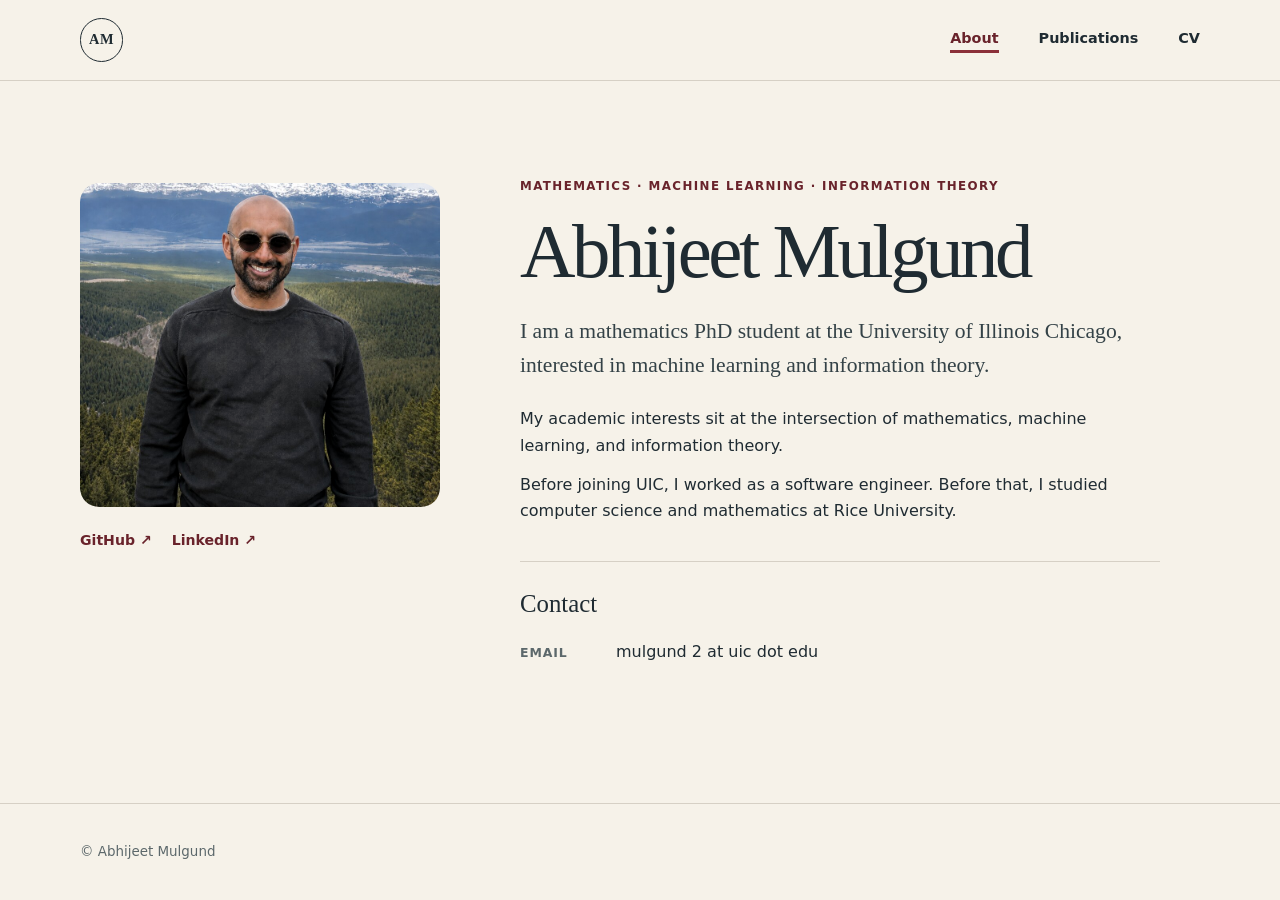
==== index.html @ 8f797c91 "Simplify and align contact details" ====
<!doctype html>
<html lang="en">
<head>
  <meta charset="utf-8">
  <meta name="viewport" content="width=device-width, initial-scale=1">
  <meta name="description" content="Abhijeet Mulgund is a mathematics PhD student at the University of Illinois Chicago interested in machine learning and information theory.">
  <meta name="theme-color" content="#f6f2e9">

  <meta property="og:type" content="website">
  <meta property="og:title" content="Abhijeet Mulgund">
  <meta property="og:description" content="Mathematics PhD student interested in machine learning and information theory.">
  <meta property="og:url" content="https://abhmul.github.io/">
  <meta property="og:image" content="https://abhmul.github.io/assets/abhijeet-mulgund-2026.jpg">
  <meta property="og:image:alt" content="Portrait of Abhijeet Mulgund">

  <title>Abhijeet Mulgund</title>
  <link rel="icon" href="/assets/favicon.svg" type="image/svg+xml">
  <link rel="stylesheet" href="/assets/styles.css?v=6">

  <script type="application/ld+json">
    {
      "@context": "https://schema.org",
      "@type": "Person",
      "name": "Abhijeet Mulgund",
      "url": "https://abhmul.github.io/",
      "image": "https://abhmul.github.io/assets/abhijeet-mulgund-2026.jpg",
      "jobTitle": "Mathematics PhD student",
      "affiliation": {
        "@type": "CollegeOrUniversity",
        "name": "University of Illinois Chicago"
      },
      "alumniOf": {
        "@type": "CollegeOrUniversity",
        "name": "Rice University"
      },
      "sameAs": [
        "https://github.com/abhmul",
        "https://www.linkedin.com/in/abhijeetmulgund/"
      ]
    }
  </script>
</head>
<body>
  <a class="skip-link" href="#main-content">Skip to content</a>

  <header class="site-header">
    <div class="shell header-inner">
      <a class="wordmark" href="/" aria-label="Abhijeet Mulgund, home">AM</a>
      <nav aria-label="Primary navigation">
        <ul class="nav-list">
          <li><a href="/" aria-current="page">About</a></li>
          <li><a href="/publications/">Publications</a></li>
          <li><a href="/cv/">CV</a></li>
        </ul>
      </nav>
    </div>
  </header>

  <main class="shell profile-page" id="main-content">
    <p class="eyebrow profile-eyebrow">Mathematics · Machine learning · Information theory</p>
    <h1 class="profile-title">Abhijeet Mulgund</h1>

    <aside class="profile-aside" aria-label="Profile">
      <img class="portrait" src="/assets/abhijeet-mulgund-2026.jpg" alt="Portrait of Abhijeet Mulgund" width="900" height="810">
      <ul class="profile-links" aria-label="Profiles elsewhere">
        <li><a rel="me" href="https://github.com/abhmul">GitHub <span aria-hidden="true">↗</span></a></li>
        <li><a rel="me" href="https://www.linkedin.com/in/abhijeetmulgund/">LinkedIn <span aria-hidden="true">↗</span></a></li>
      </ul>
    </aside>

    <div class="profile-details">
      <p class="intro">I am a mathematics PhD student at the University of Illinois Chicago, interested in machine learning and information theory.</p>

      <div class="prose">
        <p>My academic interests sit at the intersection of mathematics, machine learning, and information theory.</p>
        <p>Before joining UIC, I worked as a software engineer. Before that, I studied computer science and mathematics at Rice University.</p>
      </div>

      <section class="contact-block" aria-labelledby="contact-title">
        <h2 id="contact-title">Contact</h2>
        <address>
          <dl class="contact-details">
            <div>
              <dt>Email</dt>
              <dd>mulgund 2 at uic dot edu</dd>
            </div>
          </dl>
        </address>
      </section>
    </div>
  </main>

  <footer class="site-footer">
    <div class="shell footer-inner">
      <p>© Abhijeet Mulgund</p>
    </div>
  </footer>
</body>
</html>
---- assets/styles.css ----
/* Shared, dependency-free styles for Abhijeet Mulgund's academic site. */

:root {
  color-scheme: light;
  --paper: #f6f2e9;
  --ink: #1f2b32;
  --muted: #5c686b;
  --accent: #8b3039;
  --accent-dark: #69232b;
  --line: #d6d0c5;
  --shell: 70rem;
  --serif: Georgia, "Times New Roman", serif;
  --sans: Inter, ui-sans-serif, system-ui, -apple-system, BlinkMacSystemFont, "Segoe UI", sans-serif;
}

* {
  box-sizing: border-box;
}

html {
  min-height: 100%;
}

body {
  display: flex;
  min-height: 100vh;
  margin: 0;
  flex-direction: column;
  background: var(--paper);
  color: var(--ink);
  font-family: var(--sans);
  line-height: 1.65;
  text-rendering: optimizeLegibility;
}

main {
  flex: 1;
}

a {
  color: var(--accent-dark);
  text-decoration-thickness: 0.08em;
  text-underline-offset: 0.2em;
}

a:hover {
  color: var(--accent);
}

a:focus-visible {
  border-radius: 0.15rem;
  outline: 3px solid var(--accent);
  outline-offset: 4px;
}

img {
  display: block;
  max-width: 100%;
}

p,
h1,
h2,
dl {
  margin-top: 0;
}

.shell {
  width: min(calc(100% - 3rem), var(--shell));
  margin-inline: auto;
}

.skip-link {
  position: fixed;
  z-index: 100;
  top: 0.75rem;
  left: 0.75rem;
  padding: 0.65rem 1rem;
  transform: translateY(-150%);
  border-radius: 0.25rem;
  background: var(--ink);
  color: #fff;
  font-weight: 700;
}

.skip-link:focus {
  transform: translateY(0);
}

.site-header {
  border-bottom: 1px solid var(--line);
}

.header-inner,
.footer-inner {
  display: flex;
  align-items: center;
  justify-content: space-between;
}

.header-inner {
  min-height: 5rem;
  gap: 2rem;
}

.wordmark {
  display: inline-grid;
  width: 2.7rem;
  height: 2.7rem;
  flex: 0 0 auto;
  place-items: center;
  border: 1px solid var(--ink);
  border-radius: 50%;
  color: var(--ink);
  font-family: var(--serif);
  font-size: 0.9rem;
  font-weight: 700;
  letter-spacing: 0.04em;
  text-decoration: none;
}

.wordmark:hover {
  background: var(--ink);
  color: var(--paper);
}

.nav-list,
.profile-links {
  display: flex;
  margin: 0;
  padding: 0;
  list-style: none;
}

.nav-list {
  align-self: stretch;
  gap: clamp(1.25rem, 4vw, 2.5rem);
}

.nav-list li {
  display: flex;
}

.nav-list a {
  display: flex;
  align-items: center;
  border-bottom: 3px solid transparent;
  color: var(--ink);
  font-size: 0.9rem;
  font-weight: 700;
  text-decoration: none;
}

.nav-list a:hover {
  color: var(--accent);
}

.nav-list a[aria-current="page"] {
  border-bottom-color: var(--accent);
  color: var(--accent-dark);
}

.profile-page {
  display: grid;
  grid-template-areas:
    "aside eyebrow"
    "aside title"
    "aside details";
  grid-template-columns: minmax(18rem, 22.5rem) minmax(0, 1fr);
  grid-template-rows: auto auto 1fr;
  column-gap: clamp(3rem, 7vw, 5rem);
  padding-block: clamp(3.5rem, 8vw, 6rem);
}

.profile-aside {
  grid-area: aside;
  align-self: start;
  padding-top: 0.35rem;
}

.profile-eyebrow {
  grid-area: eyebrow;
}

.profile-title {
  grid-area: title;
}

.profile-details {
  grid-area: details;
  min-width: 0;
}

.portrait {
  width: 100%;
  height: auto;
  border-radius: 1.2rem;
  filter: saturate(0.9) contrast(1.02);
}

.profile-links {
  flex-wrap: wrap;
  gap: 0.6rem 1.25rem;
  margin-top: 1.25rem;
}

.profile-links a {
  font-size: 0.88rem;
  font-weight: 700;
  text-decoration: none;
}

.eyebrow,
.publication-year {
  color: var(--accent-dark);
  font-size: 0.74rem;
  font-weight: 750;
  letter-spacing: 0.12em;
  text-transform: uppercase;
}

.eyebrow {
  margin-bottom: 0.8rem;
}

h1,
h2 {
  font-family: var(--serif);
  font-weight: 500;
  line-height: 1.12;
}

h1 {
  margin-bottom: 1.25rem;
  font-size: clamp(3rem, 7vw, 4.8rem);
  letter-spacing: -0.045em;
}

.intro {
  max-width: 38rem;
  margin-bottom: 1.5rem;
  color: #344247;
  font-family: var(--serif);
  font-size: clamp(1.15rem, 2vw, 1.35rem);
  line-height: 1.55;
}

.prose {
  max-width: 40rem;
}

.prose p {
  margin-bottom: 0.8rem;
}

.contact-block {
  max-width: 40rem;
  margin-top: 2.25rem;
  padding-top: 1.75rem;
  border-top: 1px solid var(--line);
}

.contact-block h2 {
  margin-bottom: 1rem;
  font-size: 1.55rem;
}

.contact-block address {
  font-style: normal;
}

.contact-details {
  margin-bottom: 0;
}

.contact-details > div {
  display: grid;
  grid-template-columns: 5rem minmax(0, 1fr);
  align-items: baseline;
  gap: 1rem;
  padding-block: 0.35rem;
}

.contact-details dt {
  color: var(--muted);
  font-size: 0.78rem;
  font-weight: 750;
  letter-spacing: 0.07em;
  text-transform: uppercase;
}

.contact-details dd {
  margin: 0;
}

.content-page {
  padding-block: clamp(3.5rem, 8vw, 6rem);
}

.short-page {
  min-height: calc(100vh - 11rem);
}

.page-heading {
  max-width: 44rem;
  margin-bottom: 3.25rem;
}

.page-heading h1 {
  margin-bottom: 0.75rem;
}

.page-heading > p:last-child {
  color: var(--muted);
  font-family: var(--serif);
  font-size: 1.2rem;
}

.page-heading .placeholder {
  color: var(--ink);
}

.publication-list {
  max-width: 52rem;
  border-top: 1px solid var(--ink);
}

.publication {
  display: grid;
  grid-template-columns: 4rem minmax(0, 1fr);
  gap: 1.5rem;
  padding-block: 1.75rem;
  border-bottom: 1px solid var(--line);
}

.publication-year {
  margin: 0.3rem 0 0;
}

.publication h2 {
  max-width: 42rem;
  margin-bottom: 0.65rem;
  font-size: clamp(1.25rem, 3vw, 1.65rem);
  line-height: 1.3;
}

.publication h2 a {
  color: var(--ink);
  text-decoration-color: var(--line);
}

.publication h2 a:hover {
  color: var(--accent-dark);
  text-decoration-color: currentColor;
}

.authors,
.venue {
  margin-bottom: 0.35rem;
  color: var(--muted);
  font-size: 0.92rem;
}

.venue {
  margin-bottom: 0;
  font-style: italic;
}

.site-footer {
  border-top: 1px solid var(--line);
}

.footer-inner {
  min-height: 6rem;
  color: var(--muted);
  font-size: 0.84rem;
}

.footer-inner p {
  margin: 0;
}

@media (max-width: 60rem) {
  .profile-page {
    grid-template-areas:
      "eyebrow"
      "title"
      "aside"
      "details";
    grid-template-columns: 1fr;
    grid-template-rows: auto;
    padding-block: 3rem 4rem;
  }

  .profile-aside {
    width: min(100%, 22.5rem);
    margin: 0.25rem 0 2.75rem;
    padding-top: 0;
  }
}

@media (max-width: 43rem) {
  .shell {
    width: min(calc(100% - 2rem), var(--shell));
  }

  .header-inner {
    min-height: 4.5rem;
    gap: 1rem;
  }

  .nav-list {
    gap: 1.1rem;
  }

  .nav-list a {
    font-size: 0.82rem;
  }

  .publication {
    grid-template-columns: 1fr;
    gap: 0.4rem;
  }

  .publication-year {
    margin-top: 0;
  }
}

@media (max-width: 25rem) {
  .wordmark {
    width: 2.35rem;
    height: 2.35rem;
  }

  .nav-list {
    gap: 0.75rem;
  }

  .nav-list a {
    font-size: 0.76rem;
  }

  .contact-details > div {
    grid-template-columns: 1fr;
    gap: 0.05rem;
    margin-bottom: 0.5rem;
  }
}

@media print {
  .site-header,
  .site-footer,
  .profile-links {
    display: none;
  }

  body {
    background: #fff;
    color: #000;
  }

  .profile-page,
  .content-page {
    padding-block: 1rem;
  }
}
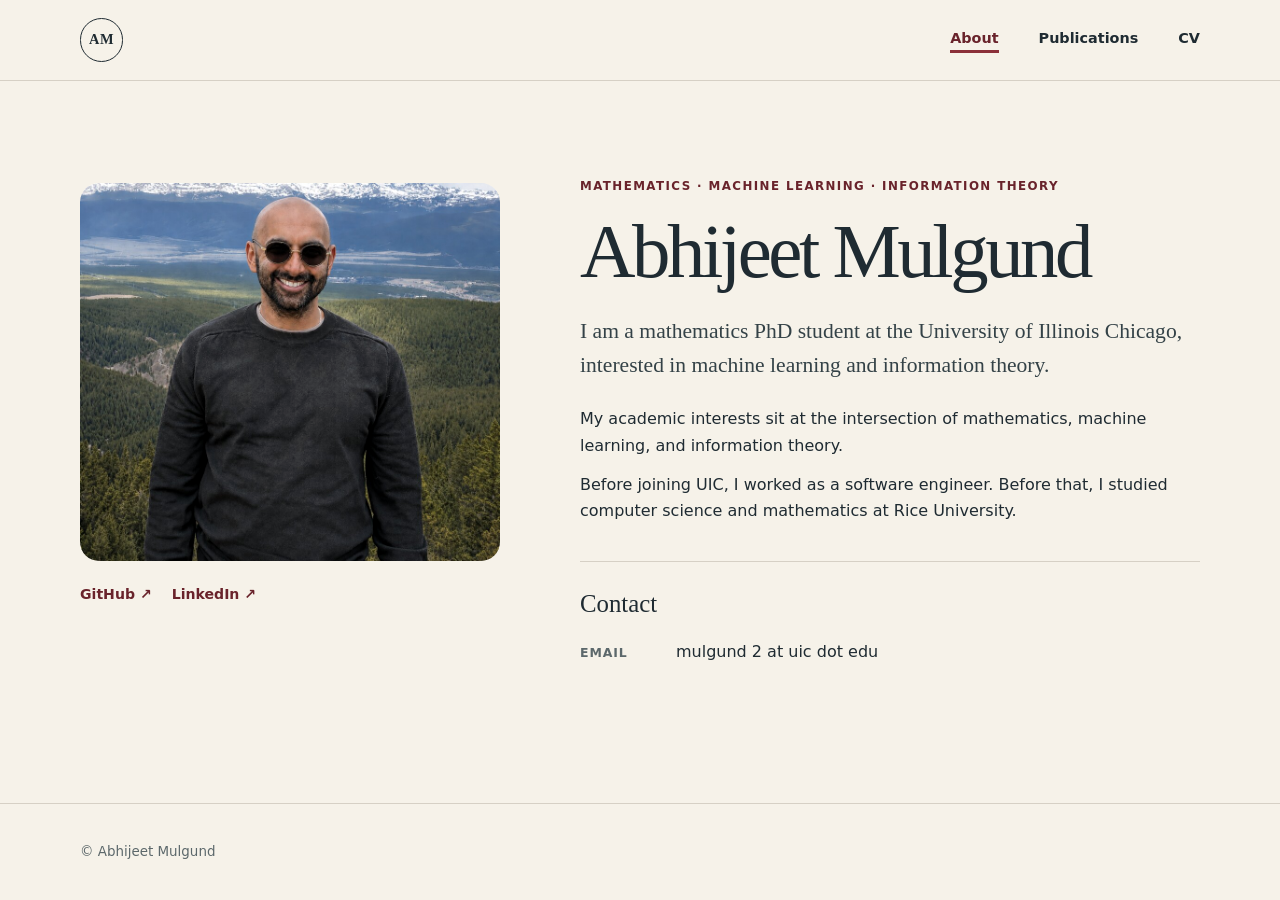
==== commit 76246e64: "Align portrait with contact divider" ====
--- a/index.html
+++ b/index.html
@@ -15,7 +15,7 @@
 
   <title>Abhijeet Mulgund</title>
   <link rel="icon" href="/assets/favicon.svg" type="image/svg+xml">
-  <link rel="stylesheet" href="/assets/styles.css?v=6">
+  <link rel="stylesheet" href="/assets/styles.css?v=7">
 
   <script type="application/ld+json">
     {
--- a/assets/styles.css
+++ b/assets/styles.css
@@ -166,7 +166,7 @@
     "aside eyebrow"
     "aside title"
     "aside details";
-  grid-template-columns: minmax(18rem, 22.5rem) minmax(0, 1fr);
+  grid-template-columns: minmax(21rem, 26.25rem) minmax(0, 1fr);
   grid-template-rows: auto auto 1fr;
   column-gap: clamp(3rem, 7vw, 5rem);
   padding-block: clamp(3.5rem, 8vw, 6rem);
@@ -380,7 +380,7 @@
   margin: 0;
 }
 
-@media (max-width: 60rem) {
+@media (max-width: 65rem) {
   .profile-page {
     grid-template-areas:
       "eyebrow"
@@ -393,7 +393,7 @@
   }
 
   .profile-aside {
-    width: min(100%, 22.5rem);
+    width: min(100%, 26.25rem);
     margin: 0.25rem 0 2.75rem;
     padding-top: 0;
   }
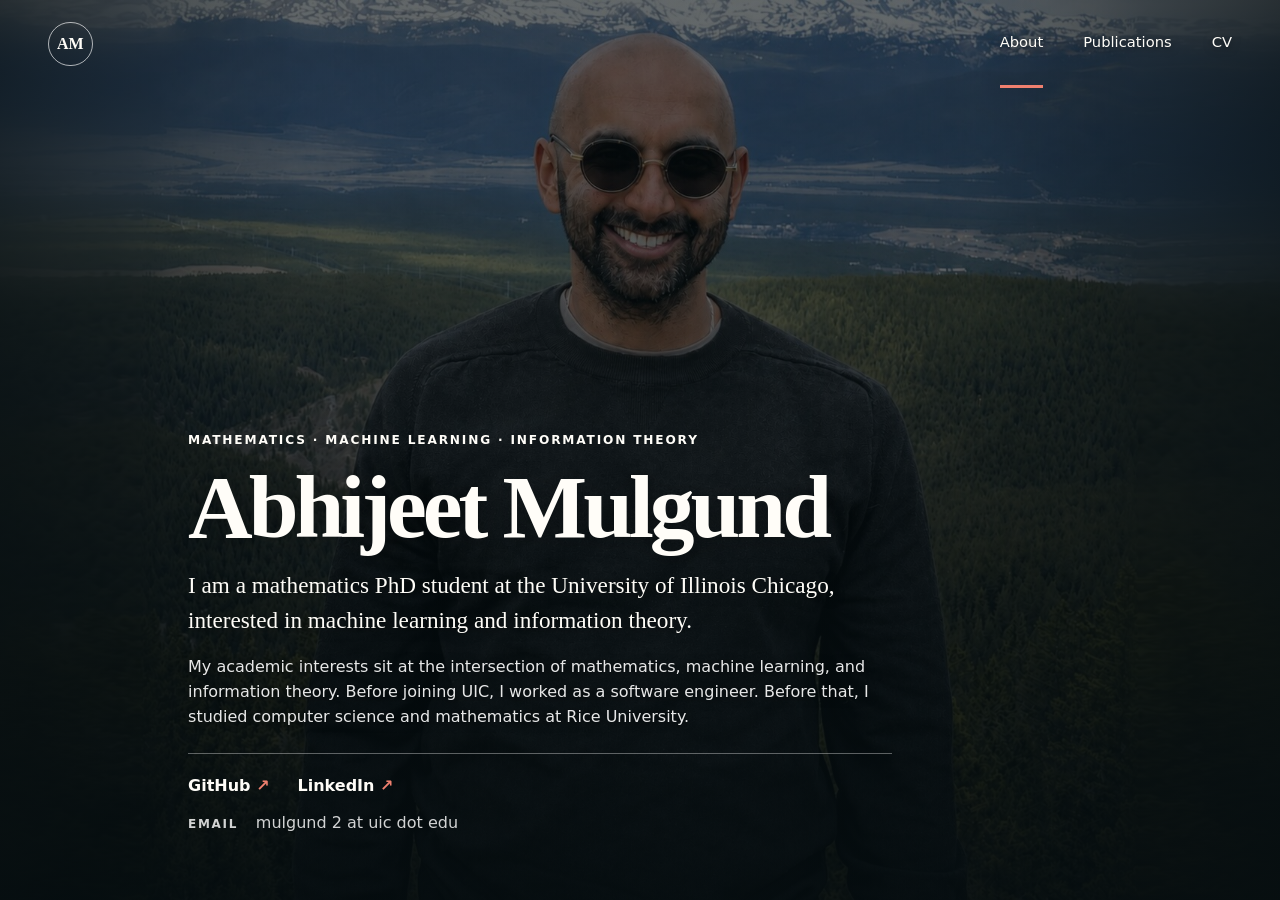
==== commit 25089558: "Deploy full-bleed homepage and embedded CV" ====
--- a/index.html
+++ b/index.html
@@ -4,7 +4,7 @@
   <meta charset="utf-8">
   <meta name="viewport" content="width=device-width, initial-scale=1">
   <meta name="description" content="Abhijeet Mulgund is a mathematics PhD student at the University of Illinois Chicago interested in machine learning and information theory.">
-  <meta name="theme-color" content="#f6f2e9">
+  <meta name="theme-color" content="#071012">
 
   <meta property="og:type" content="website">
   <meta property="og:title" content="Abhijeet Mulgund">
@@ -15,7 +15,7 @@
 
   <title>Abhijeet Mulgund</title>
   <link rel="icon" href="/assets/favicon.svg" type="image/svg+xml">
-  <link rel="stylesheet" href="/assets/styles.css?v=7">
+  <link rel="stylesheet" href="/assets/home.css?v=1">
 
   <script type="application/ld+json">
     {
@@ -43,57 +43,40 @@
 <body>
   <a class="skip-link" href="#main-content">Skip to content</a>
 
+  <div class="backdrop" aria-hidden="true">
+    <picture>
+      <source media="(min-width: 44rem) and (min-aspect-ratio: 6/5)" srcset="/assets/abhijeet-mulgund-2026-wide.jpg">
+      <img class="backdrop-center" src="/assets/abhijeet-mulgund-2026.jpg" alt="">
+    </picture>
+  </div>
+  <div class="shade" aria-hidden="true"></div>
+
   <header class="site-header">
     <div class="shell header-inner">
-      <a class="wordmark" href="/" aria-label="Abhijeet Mulgund, home">AM</a>
+      <a class="wordmark" href="#main-content" aria-label="Abhijeet Mulgund, home">AM</a>
       <nav aria-label="Primary navigation">
-        <ul class="nav-list">
-          <li><a href="/" aria-current="page">About</a></li>
-          <li><a href="/publications/">Publications</a></li>
-          <li><a href="/cv/">CV</a></li>
-        </ul>
+        <a href="/" aria-current="page">About</a>
+        <a href="/publications/">Publications</a>
+        <a href="/cv/">CV</a>
       </nav>
     </div>
   </header>
 
-  <main class="shell profile-page" id="main-content">
-    <p class="eyebrow profile-eyebrow">Mathematics · Machine learning · Information theory</p>
-    <h1 class="profile-title">Abhijeet Mulgund</h1>
+  <main class="shell" id="main-content">
+    <div class="content">
+      <p class="eyebrow">Mathematics · Machine learning · Information theory</p>
+      <h1>Abhijeet Mulgund</h1>
+      <p class="intro">I am a mathematics PhD student at the University of Illinois Chicago, interested in machine learning and information theory.</p>
+      <p class="bio">My academic interests sit at the intersection of mathematics, machine learning, and information theory. Before joining UIC, I worked as a software engineer. Before that, I studied computer science and mathematics at Rice University.</p>
 
-    <aside class="profile-aside" aria-label="Profile">
-      <img class="portrait" src="/assets/abhijeet-mulgund-2026.jpg" alt="Portrait of Abhijeet Mulgund" width="900" height="810">
-      <ul class="profile-links" aria-label="Profiles elsewhere">
-        <li><a rel="me" href="https://github.com/abhmul">GitHub <span aria-hidden="true">↗</span></a></li>
-        <li><a rel="me" href="https://www.linkedin.com/in/abhijeetmulgund/">LinkedIn <span aria-hidden="true">↗</span></a></li>
-      </ul>
-    </aside>
-
-    <div class="profile-details">
-      <p class="intro">I am a mathematics PhD student at the University of Illinois Chicago, interested in machine learning and information theory.</p>
-
-      <div class="prose">
-        <p>My academic interests sit at the intersection of mathematics, machine learning, and information theory.</p>
-        <p>Before joining UIC, I worked as a software engineer. Before that, I studied computer science and mathematics at Rice University.</p>
+      <div class="details">
+        <ul aria-label="Profiles elsewhere">
+          <li><a rel="me" href="https://github.com/abhmul">GitHub <span aria-hidden="true">↗</span></a></li>
+          <li><a rel="me" href="https://www.linkedin.com/in/abhijeetmulgund/">LinkedIn <span aria-hidden="true">↗</span></a></li>
+        </ul>
+        <address><span>Email</span> mulgund 2 at uic dot edu</address>
       </div>
-
-      <section class="contact-block" aria-labelledby="contact-title">
-        <h2 id="contact-title">Contact</h2>
-        <address>
-          <dl class="contact-details">
-            <div>
-              <dt>Email</dt>
-              <dd>mulgund 2 at uic dot edu</dd>
-            </div>
-          </dl>
-        </address>
-      </section>
     </div>
   </main>
-
-  <footer class="site-footer">
-    <div class="shell footer-inner">
-      <p>© Abhijeet Mulgund</p>
-    </div>
-  </footer>
 </body>
 </html>
--- a/assets/home.css
+++ b/assets/home.css
@@ -0,0 +1,283 @@
+:root {
+  color-scheme: dark;
+  --white: #fffdf8;
+  --accent: #ef806f;
+  --shell: 74rem;
+  --serif: Georgia, "Times New Roman", serif;
+  --sans: Inter, ui-sans-serif, system-ui, -apple-system, BlinkMacSystemFont, "Segoe UI", sans-serif;
+}
+
+* {
+  box-sizing: border-box;
+}
+
+html,
+body {
+  min-height: 100%;
+}
+
+body {
+  min-height: 100svh;
+  margin: 0;
+  background: #14201f;
+  color: var(--white);
+  font-family: var(--sans);
+  line-height: 1.55;
+}
+
+a:focus-visible {
+  border-radius: 0.15rem;
+  outline: 3px solid var(--accent);
+  outline-offset: 4px;
+}
+
+.skip-link {
+  position: fixed;
+  z-index: 100;
+  top: 0.75rem;
+  left: 0.75rem;
+  padding: 0.65rem 1rem;
+  transform: translateY(-150%);
+  border-radius: 0.25rem;
+  background: var(--white);
+  color: #071012;
+  font-weight: 700;
+}
+
+.skip-link:focus {
+  transform: translateY(0);
+}
+
+.backdrop,
+.shade {
+  position: fixed;
+  inset: 0;
+}
+
+.backdrop {
+  z-index: -2;
+  display: flex;
+  justify-content: center;
+  overflow: hidden;
+  background: #071012;
+}
+
+.backdrop picture,
+.backdrop-center {
+  display: block;
+  width: 100%;
+  height: 100%;
+}
+
+.backdrop-center {
+  object-fit: cover;
+  object-position: center top;
+}
+
+.shade {
+  z-index: -1;
+  background:
+    linear-gradient(90deg, rgba(5, 13, 16, 0.82) 0%, rgba(5, 13, 16, 0.58) 24%, rgba(5, 13, 16, 0.58) 76%, rgba(5, 13, 16, 0.82) 100%),
+    linear-gradient(0deg, rgba(5, 12, 14, 0.84) 0%, rgba(5, 12, 14, 0.1) 70%);
+}
+
+.shell {
+  width: min(calc(100% - 3rem), var(--shell));
+  margin-inline: auto;
+}
+
+.site-header {
+  position: relative;
+  z-index: 2;
+}
+
+.header-inner {
+  display: flex;
+  min-height: 5.5rem;
+  align-items: center;
+  justify-content: space-between;
+  gap: 2rem;
+}
+
+.wordmark {
+  display: grid;
+  width: 2.8rem;
+  height: 2.8rem;
+  place-items: center;
+  border: 1px solid rgba(255, 255, 255, 0.65);
+  border-radius: 50%;
+  color: var(--white);
+  font-family: var(--serif);
+  font-weight: 700;
+  text-decoration: none;
+}
+
+nav {
+  display: flex;
+  align-self: stretch;
+  gap: clamp(1.25rem, 4vw, 2.5rem);
+}
+
+nav a {
+  display: flex;
+  align-items: center;
+  border-bottom: 3px solid transparent;
+  color: var(--white);
+  font-size: 0.92rem;
+  text-decoration: none;
+  text-shadow: 0 1px 8px rgba(0, 0, 0, 0.55);
+}
+
+nav a[aria-current="page"] {
+  border-bottom-color: var(--accent);
+}
+
+main {
+  display: flex;
+  min-height: calc(100svh - 5.5rem);
+  align-items: flex-end;
+  padding-block: 4rem;
+}
+
+.content {
+  max-width: 47rem;
+}
+
+.eyebrow {
+  margin: 0 0 0.8rem;
+  font-size: 0.76rem;
+  font-weight: 750;
+  letter-spacing: 0.15em;
+  text-transform: uppercase;
+}
+
+h1 {
+  margin: 0 0 1rem;
+  font-family: var(--serif);
+  font-size: clamp(4rem, 7vw, 6.25rem);
+  font-weight: 600;
+  letter-spacing: -0.045em;
+  line-height: 1;
+  text-shadow: 0 2px 24px rgba(0, 0, 0, 0.32);
+}
+
+.intro {
+  max-width: 41rem;
+  margin: 0 0 1.1rem;
+  font-family: var(--serif);
+  font-size: clamp(1.15rem, 2vw, 1.45rem);
+  line-height: 1.5;
+  text-shadow: 0 1px 12px rgba(0, 0, 0, 0.55);
+}
+
+.bio {
+  max-width: 44rem;
+  margin: 0;
+  color: rgba(255, 255, 255, 0.9);
+  font-size: 1rem;
+  text-shadow: 0 1px 10px rgba(0, 0, 0, 0.7);
+}
+
+.details {
+  margin-top: 1.5rem;
+  padding-top: 1.2rem;
+  border-top: 1px solid rgba(255, 255, 255, 0.35);
+}
+
+.details ul {
+  display: flex;
+  gap: 1.75rem;
+  margin: 0 0 0.8rem;
+  padding: 0;
+  list-style: none;
+}
+
+.details a {
+  color: var(--white);
+  font-weight: 700;
+  text-decoration: none;
+}
+
+.details a span {
+  color: var(--accent);
+}
+
+.details address {
+  margin: 0;
+  color: rgba(255, 255, 255, 0.82);
+  font-style: normal;
+}
+
+.details address span {
+  margin-right: 0.8rem;
+  font-size: 0.75rem;
+  font-weight: 750;
+  letter-spacing: 0.14em;
+  text-transform: uppercase;
+}
+
+@media (min-width: 44rem) and (min-aspect-ratio: 6 / 5) {
+  main.shell {
+    width: min(47rem, calc(100% - 3rem));
+    margin-right: 0;
+    margin-left: max(1.5rem, calc((100vw - 111.1vh) / 2 + 3rem));
+  }
+}
+
+@media (max-width: 43rem) {
+  .shell {
+    width: min(calc(100% - 2rem), var(--shell));
+  }
+
+  .header-inner {
+    min-height: 4.5rem;
+  }
+
+  nav {
+    gap: 1rem;
+  }
+
+  nav a {
+    font-size: 0.82rem;
+  }
+
+  main {
+    min-height: calc(100svh - 4.5rem);
+    padding-block: 2rem 1.5rem;
+  }
+
+  .shade {
+    background:
+      linear-gradient(0deg, rgba(5, 12, 14, 0.92) 0%, rgba(5, 12, 14, 0.48) 66%, rgba(5, 12, 14, 0.32) 100%);
+  }
+
+  .eyebrow {
+    font-size: 0.68rem;
+  }
+
+  h1 {
+    font-size: clamp(3.1rem, 14vw, 4.3rem);
+  }
+
+  .intro {
+    font-size: 1.05rem;
+  }
+
+  .bio {
+    font-size: 0.9rem;
+  }
+}
+
+@media (max-height: 44rem) and (min-width: 44rem) {
+  main {
+    padding-block: 2rem;
+  }
+
+  h1 {
+    font-size: 4.25rem;
+  }
+
+  .bio {
+    font-size: 0.92rem;
+  }
+}
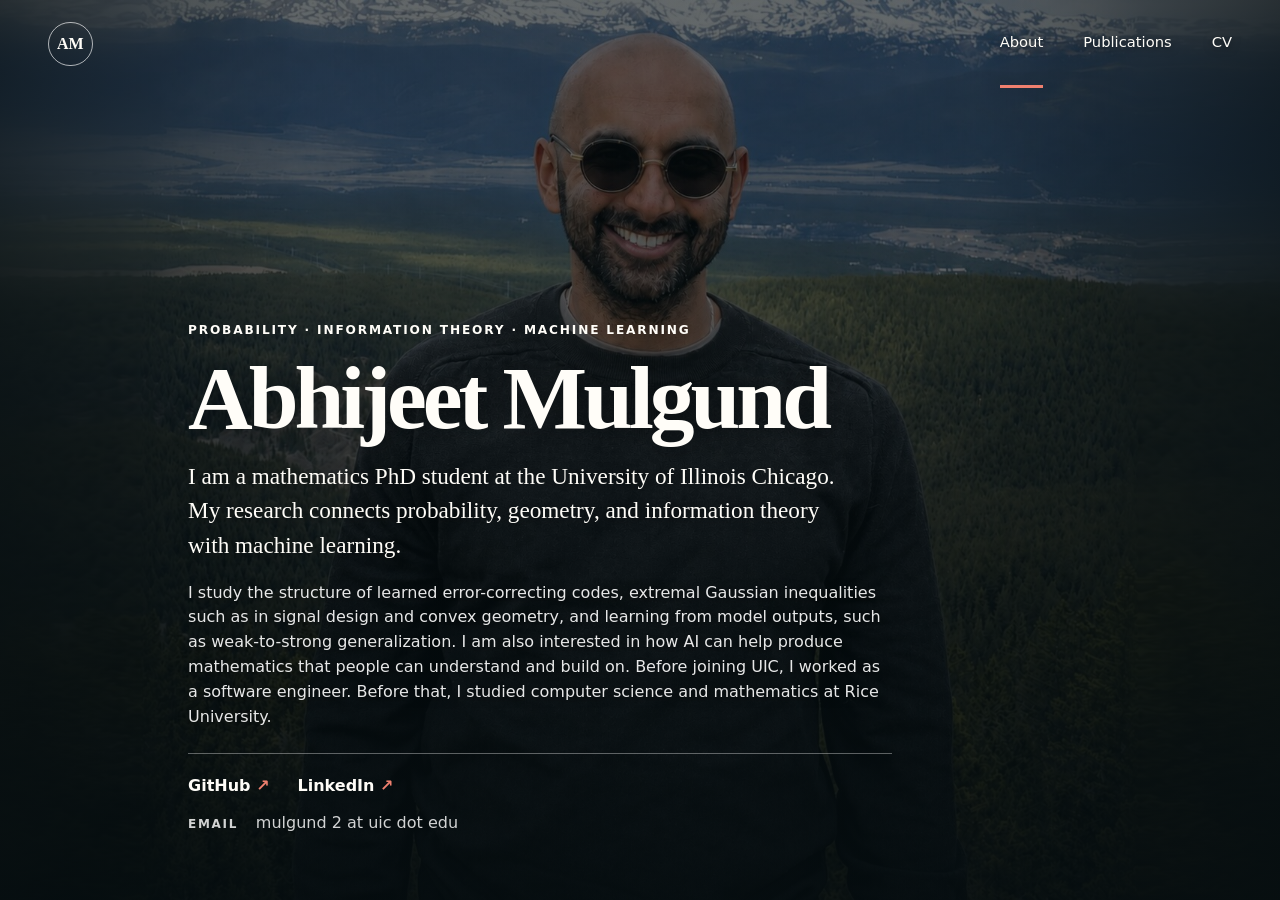
==== commit fb5d1ecb: "Update homepage research description Co-Authored-By: Claude Opus 5.5 (1M context) <noreply@anthropic" ====
--- a/index.html
+++ b/index.html
@@ -3,12 +3,12 @@
 <head>
   <meta charset="utf-8">
   <meta name="viewport" content="width=device-width, initial-scale=1">
-  <meta name="description" content="Abhijeet Mulgund is a mathematics PhD student at the University of Illinois Chicago interested in machine learning and information theory.">
+  <meta name="description" content="Abhijeet Mulgund is a mathematics PhD student at the University of Illinois Chicago whose research connects probability, geometry, and information theory with machine learning.">
   <meta name="theme-color" content="#071012">
 
   <meta property="og:type" content="website">
   <meta property="og:title" content="Abhijeet Mulgund">
-  <meta property="og:description" content="Mathematics PhD student interested in machine learning and information theory.">
+  <meta property="og:description" content="Mathematics PhD student connecting probability, geometry, and information theory with machine learning.">
   <meta property="og:url" content="https://abhmul.github.io/">
   <meta property="og:image" content="https://abhmul.github.io/assets/abhijeet-mulgund-2026.jpg">
   <meta property="og:image:alt" content="Portrait of Abhijeet Mulgund">
@@ -64,10 +64,10 @@
 
   <main class="shell" id="main-content">
     <div class="content">
-      <p class="eyebrow">Mathematics · Machine learning · Information theory</p>
+      <p class="eyebrow">Probability · Information theory · Machine learning</p>
       <h1>Abhijeet Mulgund</h1>
-      <p class="intro">I am a mathematics PhD student at the University of Illinois Chicago, interested in machine learning and information theory.</p>
-      <p class="bio">My academic interests sit at the intersection of mathematics, machine learning, and information theory. Before joining UIC, I worked as a software engineer. Before that, I studied computer science and mathematics at Rice University.</p>
+      <p class="intro">I am a mathematics PhD student at the University of Illinois Chicago. My research connects probability, geometry, and information theory with machine learning.</p>
+      <p class="bio">I study the structure of learned error-correcting codes, extremal Gaussian inequalities such as in signal design and convex geometry, and learning from model outputs, such as weak-to-strong generalization. I am also interested in how AI can help produce mathematics that people can understand and build on. Before joining UIC, I worked as a software engineer. Before that, I studied computer science and mathematics at Rice University.</p>
 
       <div class="details">
         <ul aria-label="Profiles elsewhere">
@@ -78,5 +78,8 @@
       </div>
     </div>
   </main>
+
+  <script data-goatcounter="https://abhmul.goatcounter.com/count"
+          async src="https://gc.zgo.at/count.js"></script>
 </body>
 </html>
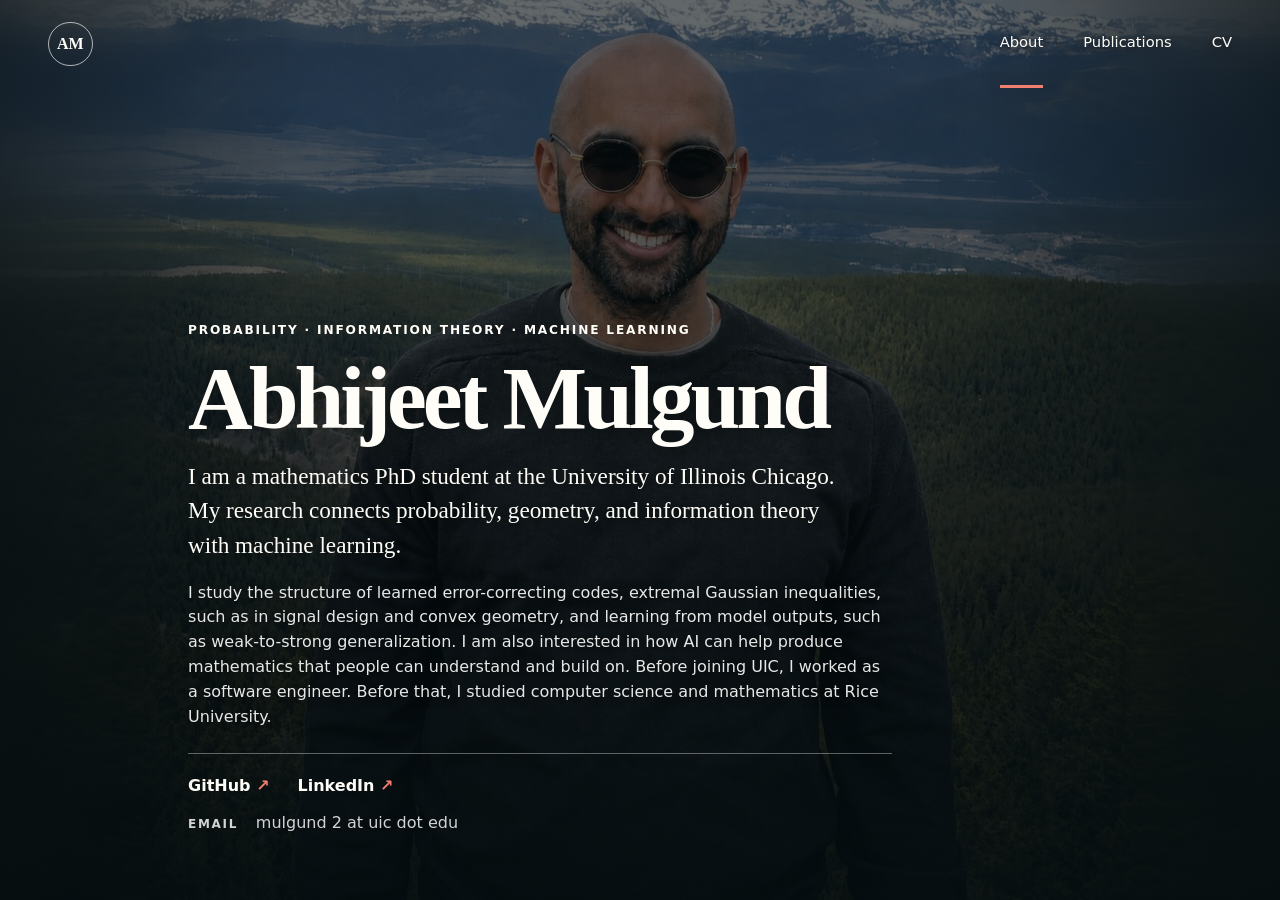
==== commit 3c844019: "grammar to bio" ====
--- a/index.html
+++ b/index.html
@@ -67,7 +67,7 @@
       <p class="eyebrow">Probability · Information theory · Machine learning</p>
       <h1>Abhijeet Mulgund</h1>
       <p class="intro">I am a mathematics PhD student at the University of Illinois Chicago. My research connects probability, geometry, and information theory with machine learning.</p>
-      <p class="bio">I study the structure of learned error-correcting codes, extremal Gaussian inequalities such as in signal design and convex geometry, and learning from model outputs, such as weak-to-strong generalization. I am also interested in how AI can help produce mathematics that people can understand and build on. Before joining UIC, I worked as a software engineer. Before that, I studied computer science and mathematics at Rice University.</p>
+      <p class="bio">I study the structure of learned error-correcting codes, extremal Gaussian inequalities, such as in signal design and convex geometry, and learning from model outputs, such as weak-to-strong generalization. I am also interested in how AI can help produce mathematics that people can understand and build on. Before joining UIC, I worked as a software engineer. Before that, I studied computer science and mathematics at Rice University.</p>
 
       <div class="details">
         <ul aria-label="Profiles elsewhere">
